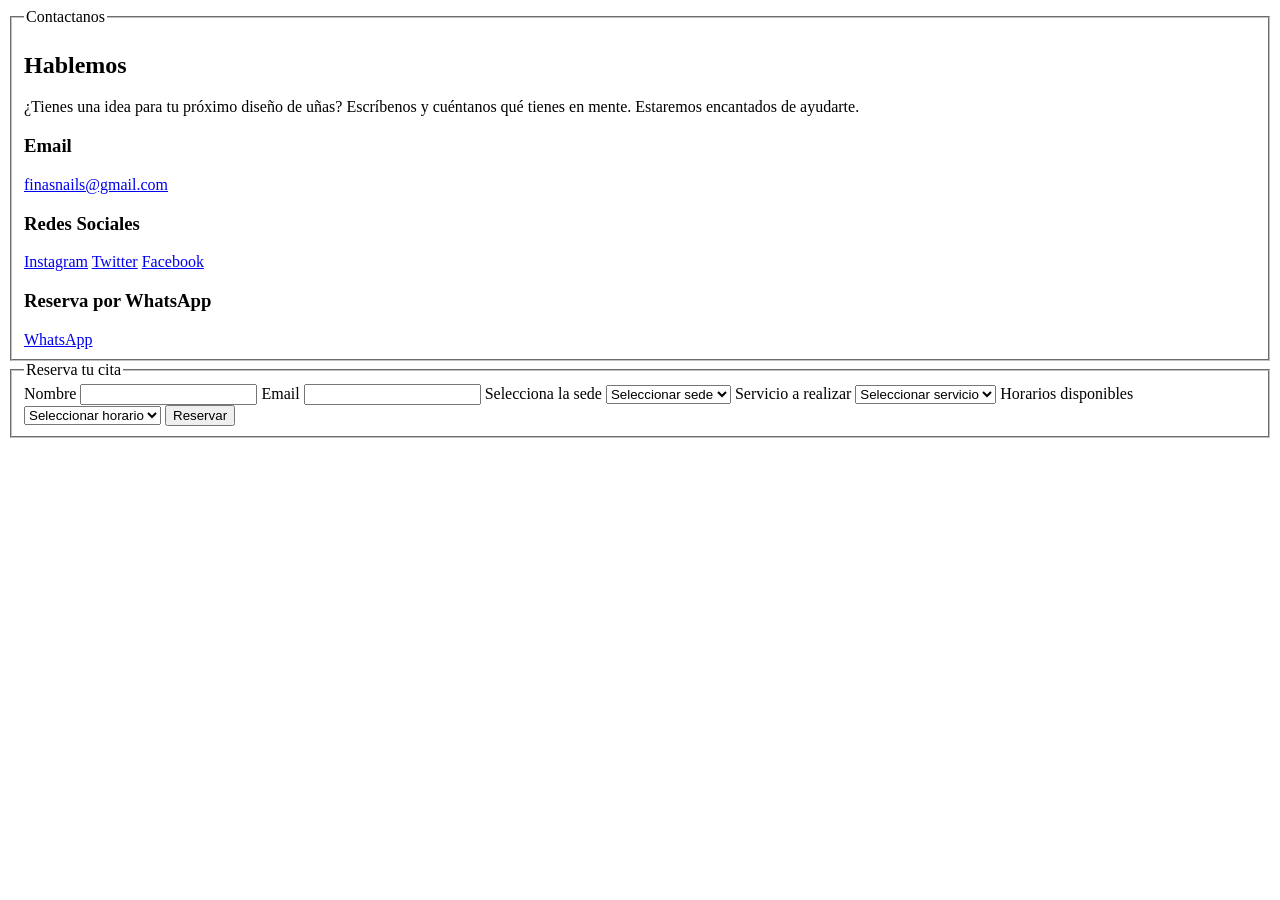
==== contacto.html @ d2f4e43c "Add files via upload" ====
<!doctype html>
<html lang="es">
  <head>
    <meta charset="UTF-8" />
    <meta name="viewport" content="width=device-width, initial-scale=1.0" />
    <title>Reservas</title>
  </head>

  <body>
    <header></header>

    <main>
      <section class="contact-info">
        <fieldset>
          <legend>Contactanos</legend>
          <h2>Hablemos</h2>
          <p>
            ¿Tienes una idea para tu próximo diseño de uñas? Escríbenos y
            cuéntanos qué tienes en mente. Estaremos encantados de ayudarte.
          </p>
          <h3>Email</h3>
          <a href="mailto:finasnails@gmail.com" class="email">
            finasnails@gmail.com
          </a>
          <h3>Redes Sociales</h3>
          <div class="social-links">
            <a href="#">Instagram</a>
            <a href="#">Twitter</a>
            <a href="#">Facebook</a>
          </div>
          <h3>Reserva por WhatsApp</h3>
          <a href="#" class="whatsapp-btn">WhatsApp</a>
        </fieldset>
      </section>

      <section class="booking-form">
        <fieldset>
          <legend>Reserva tu cita</legend>
          <form action="procesar.php" method="get">
            <label for="nombre">Nombre</label>
            <input type="text" id="nombre" name="nombre" />

            <label for="email">Email</label>
            <input type="email" id="email" name="email" />

            <label for="sede">Selecciona la sede</label>
            <select id="sede" name="sede">
              <option value="">Seleccionar sede</option>
              <option value="lima">Lima</option>
              <option value="miraflores">Miraflores</option>
            </select>

            <label for="servicio">Servicio a realizar</label>
            <select id="servicio" name="servicio">
              <option value="">Seleccionar servicio</option>
              <option value="soft pink gel nails">Soft Pink Gel Nails</option>
              <option value="aries nails">Aries Nails</option>
            </select>

            <label for="hora">Horarios disponibles</label>
            <select id="hora" name="hora">
              <option value="">Seleccionar horario</option>
              <option value="10:00">10:00 AM</option>
              <option value="12:00">12:00 PM</option>
              <option value="15:00">3:00 PM</option>
              <option value="17:00">5:00 PM</option>
            </select>
            <button type="submit">Reservar</button>
          </form>
        </fieldset>
      </section>
    </main>
    <link rel="stylesheet" href="/style.css" />
  </body>
</html>
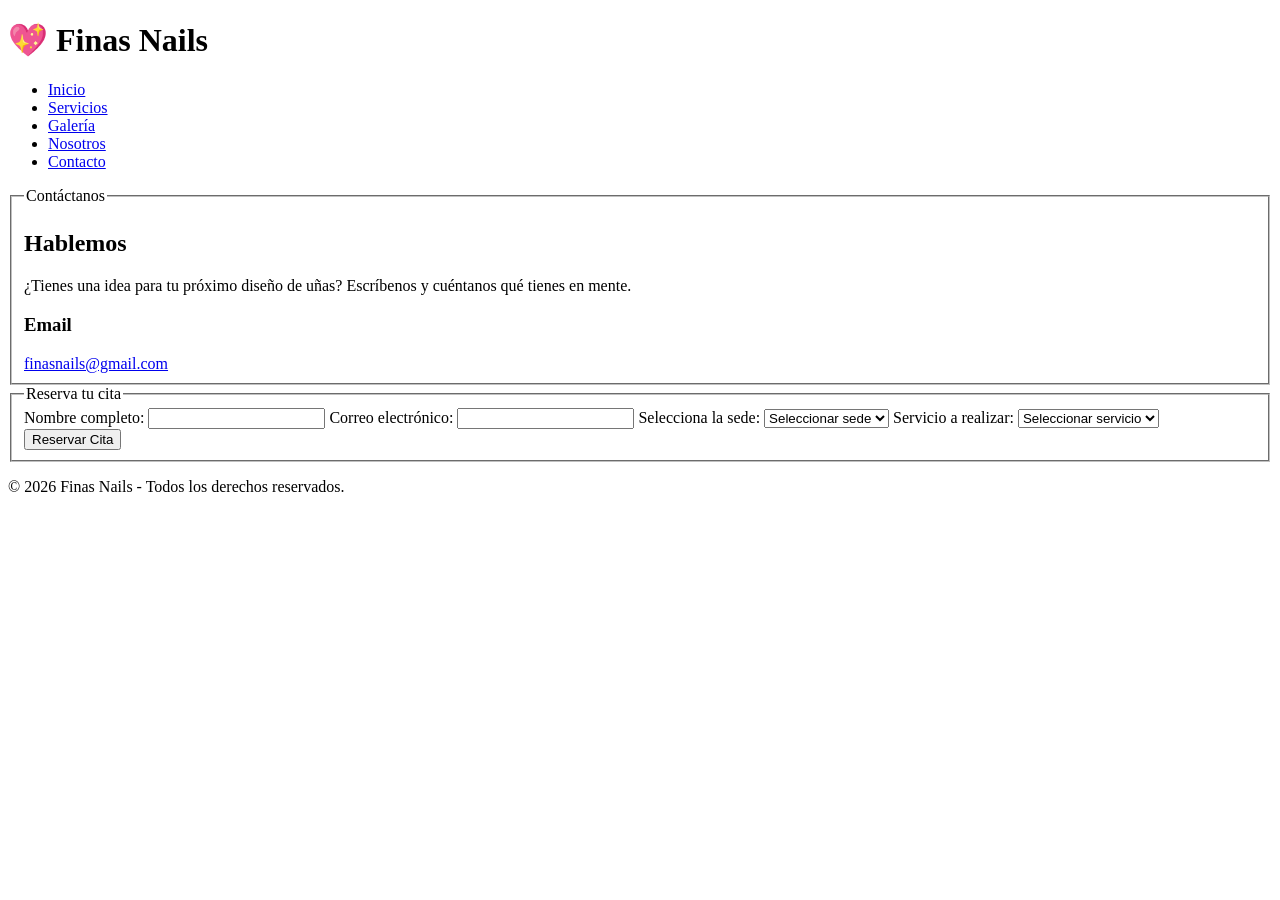
==== commit bf682d63: "Revise contacto.html structure and content Updated contact page layout and content, including form f" ====
--- a/contacto.html
+++ b/contacto.html
@@ -1,75 +1,69 @@
-<!doctype html>
+<!DOCTYPE html>
 <html lang="es">
-  <head>
-    <meta charset="UTF-8" />
-    <meta name="viewport" content="width=device-width, initial-scale=1.0" />
-    <title>Reservas</title>
-  </head>
+<head>
+    <meta charset="UTF-8">
+    <meta name="viewport" content="width=device-width, initial-scale=1.0">
+    <title>Finas Nails - Contacto y Reservas</title>
+</head>
+<body>
 
-  <body>
-    <header></header>
+    <header>
+        <h1>💖 Finas Nails</h1>
+        <nav>
+            <ul>
+                <li><a href="index.html">Inicio</a></li>
+                <li><a href="servicios.html">Servicios</a></li>
+                <li><a href="galeria.html">Galería</a></li>
+                <li><a href="nosotros.html">Nosotros</a></li>
+                <li><a href="contacto.html">Contacto</a></li>
+            </ul>
+        </nav>
+    </header>
 
     <main>
-      <section class="contact-info">
-        <fieldset>
-          <legend>Contactanos</legend>
-          <h2>Hablemos</h2>
-          <p>
-            ¿Tienes una idea para tu próximo diseño de uñas? Escríbenos y
-            cuéntanos qué tienes en mente. Estaremos encantados de ayudarte.
-          </p>
-          <h3>Email</h3>
-          <a href="mailto:finasnails@gmail.com" class="email">
-            finasnails@gmail.com
-          </a>
-          <h3>Redes Sociales</h3>
-          <div class="social-links">
-            <a href="#">Instagram</a>
-            <a href="#">Twitter</a>
-            <a href="#">Facebook</a>
-          </div>
-          <h3>Reserva por WhatsApp</h3>
-          <a href="#" class="whatsapp-btn">WhatsApp</a>
-        </fieldset>
-      </section>
+        <section class="contact-info">
+            <fieldset>
+                <legend>Contáctanos</legend>
+                <h2>Hablemos</h2>
+                <p>¿Tienes una idea para tu próximo diseño de uñas? Escríbenos y cuéntanos qué tienes en mente.</p>
+                <h3>Email</h3>
+                <a href="mailto:finasnails@gmail.com">finasnails@gmail.com</a>
+            </fieldset>
+        </section>
 
-      <section class="booking-form">
-        <fieldset>
-          <legend>Reserva tu cita</legend>
-          <form action="procesar.php" method="get">
-            <label for="nombre">Nombre</label>
-            <input type="text" id="nombre" name="nombre" />
+        <section class="booking-form">
+            <fieldset>
+                <legend>Reserva tu cita</legend>
+                <form action="#" method="post">
+                    <label for="nombre">Nombre completo:</label>
+                    <input type="text" id="nombre" name="nombre" required />
 
-            <label for="email">Email</label>
-            <input type="email" id="email" name="email" />
+                    <label for="email">Correo electrónico:</label>
+                    <input type="email" id="email" name="email" required />
 
-            <label for="sede">Selecciona la sede</label>
-            <select id="sede" name="sede">
-              <option value="">Seleccionar sede</option>
-              <option value="lima">Lima</option>
-              <option value="miraflores">Miraflores</option>
-            </select>
+                    <label for="sede">Selecciona la sede:</label>
+                    <select id="sede" name="sede" required>
+                        <option value="">Seleccionar sede</option>
+                        <option value="lima">Lima</option>
+                        <option value="miraflores">Miraflores</option>
+                    </select>
 
-            <label for="servicio">Servicio a realizar</label>
-            <select id="servicio" name="servicio">
-              <option value="">Seleccionar servicio</option>
-              <option value="soft pink gel nails">Soft Pink Gel Nails</option>
-              <option value="aries nails">Aries Nails</option>
-            </select>
+                    <label for="servicio">Servicio a realizar:</label>
+                    <select id="servicio" name="servicio" required>
+                        <option value="">Seleccionar servicio</option>
+                        <option value="gelish">Manicure Gelish</option>
+                        <option value="acrilicas">Uñas Acrílicas</option>
+                    </select>
 
-            <label for="hora">Horarios disponibles</label>
-            <select id="hora" name="hora">
-              <option value="">Seleccionar horario</option>
-              <option value="10:00">10:00 AM</option>
-              <option value="12:00">12:00 PM</option>
-              <option value="15:00">3:00 PM</option>
-              <option value="17:00">5:00 PM</option>
-            </select>
-            <button type="submit">Reservar</button>
-          </form>
-        </fieldset>
-      </section>
+                    <button type="submit">Reservar Cita</button>
+                </form>
+            </fieldset>
+        </section>
     </main>
-    <link rel="stylesheet" href="/style.css" />
-  </body>
+
+    <footer>
+        <p>&copy; 2026 Finas Nails - Todos los derechos reservados.</p>
+    </footer>
+
+</body>
 </html>
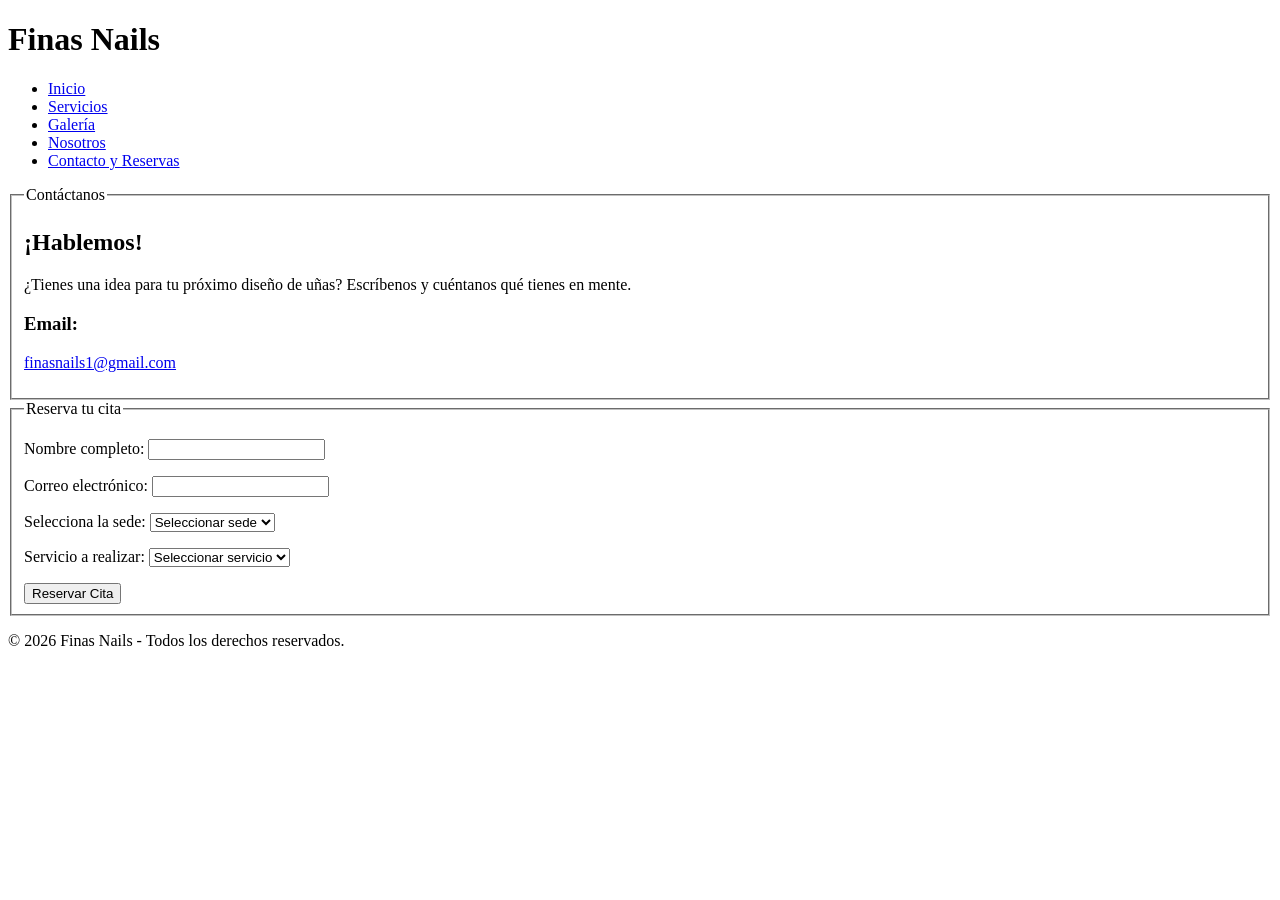
==== commit 69210ab0: "contacto.html" ====
--- a/contacto.html
+++ b/contacto.html
@@ -8,14 +8,14 @@
 <body>
 
     <header>
-        <h1>💖 Finas Nails</h1>
+        <h1>Finas Nails</h1>
         <nav>
             <ul>
                 <li><a href="index.html">Inicio</a></li>
                 <li><a href="servicios.html">Servicios</a></li>
                 <li><a href="galeria.html">Galería</a></li>
                 <li><a href="nosotros.html">Nosotros</a></li>
-                <li><a href="contacto.html">Contacto</a></li>
+                <li><a href="contacto.html">Contacto y Reservas</a></li>
             </ul>
         </nav>
     </header>
@@ -24,40 +24,49 @@
         <section class="contact-info">
             <fieldset>
                 <legend>Contáctanos</legend>
-                <h2>Hablemos</h2>
+                <h2>¡Hablemos!</h2>
                 <p>¿Tienes una idea para tu próximo diseño de uñas? Escríbenos y cuéntanos qué tienes en mente.</p>
-                <h3>Email</h3>
-                <a href="mailto:finasnails@gmail.com">finasnails@gmail.com</a>
+                <h3>Email:</h3>
+                <p><a href="mailto:finasnails1@gmail.com">finasnails1@gmail.com</a></p>
             </fieldset>
         </section>
 
         <section class="booking-form">
-            <fieldset>
-                <legend>Reserva tu cita</legend>
-                <form action="#" method="post">
-                    <label for="nombre">Nombre completo:</label>
-                    <input type="text" id="nombre" name="nombre" required />
+            <form action="#" method="post">
+                <fieldset>
+                    <legend>Reserva tu cita</legend>
+                    
+                    <p>
+                        <label for="nombre">Nombre completo:</label>
+                        <input type="text" id="nombre" name="nombre" required>
+                    </p>
+                    
+                    <p>
+                        <label for="email">Correo electrónico:</label>
+                        <input type="email" id="email" name="email" required>
+                    </p>
 
-                    <label for="email">Correo electrónico:</label>
-                    <input type="email" id="email" name="email" required />
+                    <p>
+                        <label for="sede">Selecciona la sede:</label>
+                        <select id="sede" name="sede" required>
+                            <option value="">Seleccionar sede</option>
+                            <option value="Lima">Lima</option>
+                            <option value="Miraflores">Miraflores</option>
+                        </select>
+                    </p>
 
-                    <label for="sede">Selecciona la sede:</label>
-                    <select id="sede" name="sede" required>
-                        <option value="">Seleccionar sede</option>
-                        <option value="lima">Lima</option>
-                        <option value="miraflores">Miraflores</option>
-                    </select>
-
-                    <label for="servicio">Servicio a realizar:</label>
-                    <select id="servicio" name="servicio" required>
-                        <option value="">Seleccionar servicio</option>
-                        <option value="gelish">Manicure Gelish</option>
-                        <option value="acrilicas">Uñas Acrílicas</option>
-                    </select>
+                    <p>
+                        <label for="servicio">Servicio a realizar:</label>
+                        <select id="servicio" name="servicio" required>
+                            <option value="">Seleccionar servicio</option>
+                            <option value="gelish">Manicure Gelish</option>
+                            <option value="acrilicas">Uñas Acrílicas</option>
+                        </select>
+                    </p>
 
                     <button type="submit">Reservar Cita</button>
-                </form>
-            </fieldset>
+                </fieldset>
+            </form>
         </section>
     </main>
 
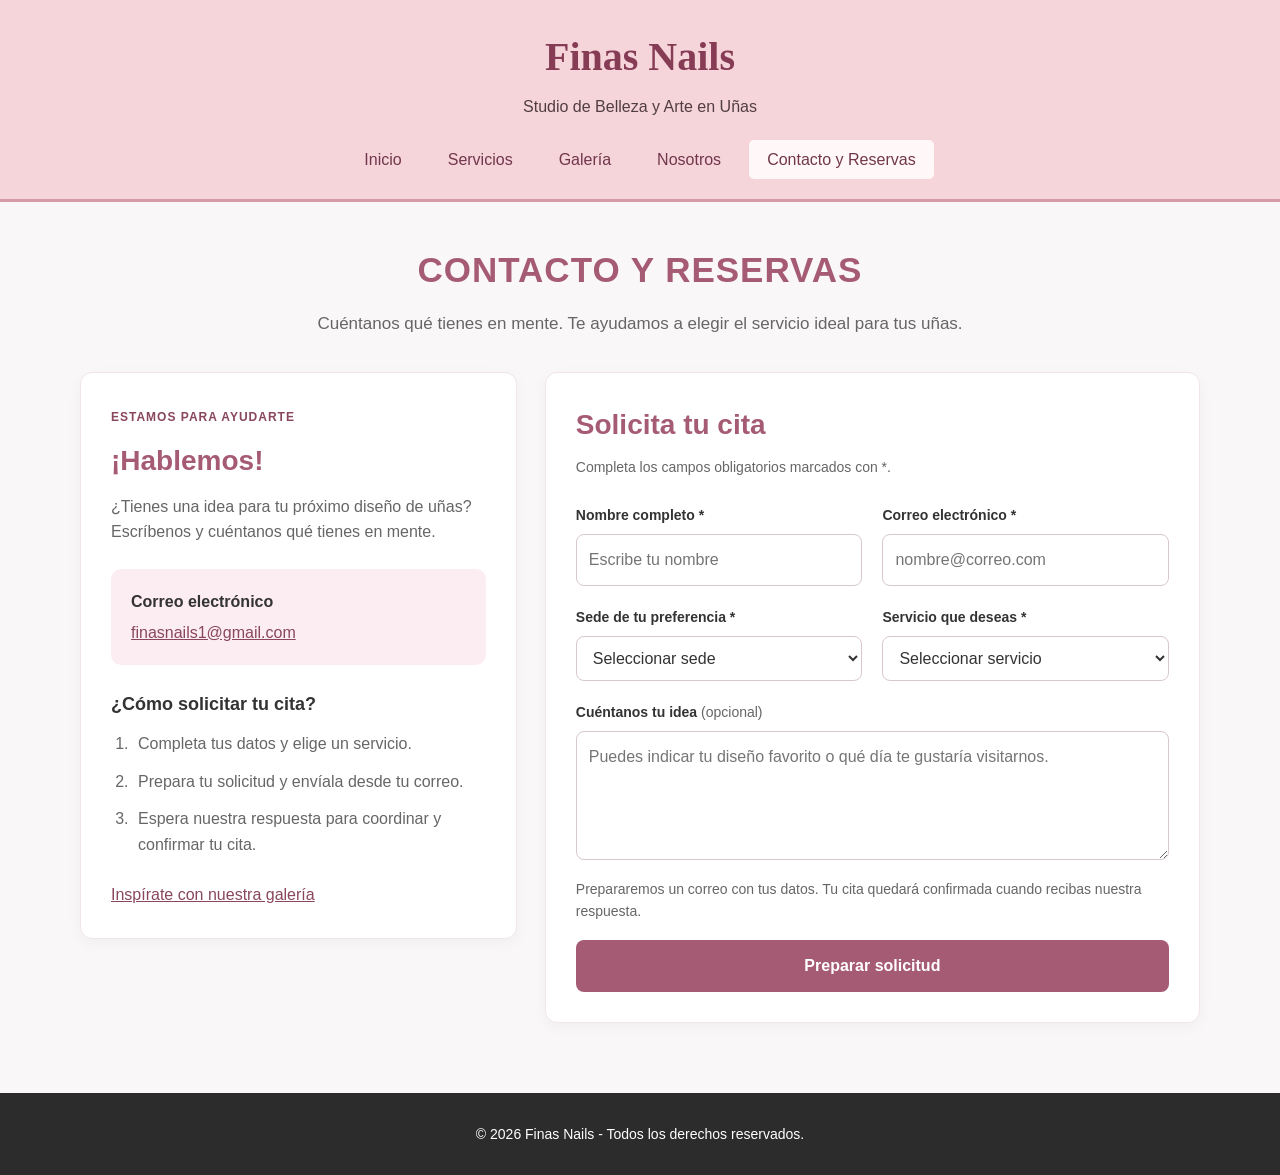
==== commit b1302e3a: "Actualiza servicios, reservas, nosotros y encabezado compartido" ====
--- a/contacto.html
+++ b/contacto.html
@@ -1,78 +1,112 @@
-<!DOCTYPE html>
-<html lang="es">
-<head>
-    <meta charset="UTF-8">
-    <meta name="viewport" content="width=device-width, initial-scale=1.0">
-    <title>Finas Nails - Contacto y Reservas</title>
-</head>
-<body>
-
-    <header>
-        <h1>Finas Nails</h1>
-        <nav>
-            <ul>
-                <li><a href="index.html">Inicio</a></li>
-                <li><a href="servicios.html">Servicios</a></li>
-                <li><a href="galeria.html">Galería</a></li>
-                <li><a href="nosotros.html">Nosotros</a></li>
-                <li><a href="contacto.html">Contacto y Reservas</a></li>
-            </ul>
-        </nav>
-    </header>
-
-    <main>
-        <section class="contact-info">
-            <fieldset>
-                <legend>Contáctanos</legend>
-                <h2>¡Hablemos!</h2>
-                <p>¿Tienes una idea para tu próximo diseño de uñas? Escríbenos y cuéntanos qué tienes en mente.</p>
-                <h3>Email:</h3>
-                <p><a href="mailto:finasnails1@gmail.com">finasnails1@gmail.com</a></p>
-            </fieldset>
-        </section>
-
-        <section class="booking-form">
-            <form action="#" method="post">
-                <fieldset>
-                    <legend>Reserva tu cita</legend>
-                    
-                    <p>
-                        <label for="nombre">Nombre completo:</label>
-                        <input type="text" id="nombre" name="nombre" required>
-                    </p>
-                    
-                    <p>
-                        <label for="email">Correo electrónico:</label>
-                        <input type="email" id="email" name="email" required>
-                    </p>
-
-                    <p>
-                        <label for="sede">Selecciona la sede:</label>
-                        <select id="sede" name="sede" required>
-                            <option value="">Seleccionar sede</option>
-                            <option value="Lima">Lima</option>
-                            <option value="Miraflores">Miraflores</option>
-                        </select>
-                    </p>
-
-                    <p>
-                        <label for="servicio">Servicio a realizar:</label>
-                        <select id="servicio" name="servicio" required>
-                            <option value="">Seleccionar servicio</option>
-                            <option value="gelish">Manicure Gelish</option>
-                            <option value="acrilicas">Uñas Acrílicas</option>
-                        </select>
-                    </p>
-
-                    <button type="submit">Reservar Cita</button>
-                </fieldset>
-            </form>
-        </section>
-    </main>
-
-    <footer>
-        <p>&copy; 2026 Finas Nails - Todos los derechos reservados.</p>
-    </footer>
-
-</body>
-</html>
+<!DOCTYPE html>
+<html lang="es">
+    <head>
+        <meta charset="UTF-8">
+        <meta name="viewport" content="width=device-width, initial-scale=1.0">
+        <title>Finas Nails - Contacto y Reservas</title>
+        <link rel="stylesheet" href="contacto.css">
+        <link rel="stylesheet" href="cabecera.css?v=2">
+        <script src="contacto.js" defer></script>
+    </head>
+    <body>
+
+        <header>
+            <h1>Finas Nails</h1>
+            <p>Studio de Belleza y Arte en Uñas</p>
+            <nav>
+                <ul>
+                    <li><a href="index.html">Inicio</a></li>
+                    <li><a href="servicios.html">Servicios</a></li>
+                    <li><a href="galeria.html">Galería</a></li>
+                    <li><a href="nosotros.html">Nosotros</a></li>
+                    <li><a href="contacto.html" class="activo" aria-current="page">Contacto y Reservas</a></li>
+                </ul>
+            </nav>
+        </header>
+
+        <main>
+            <section class="presentacion">
+                <h2>Contacto y Reservas</h2>
+                <p>Cuéntanos qué tienes en mente. Te ayudamos a elegir el servicio ideal para tus uñas.</p>
+            </section>
+
+            <div class="contenido-contacto">
+                <section class="contact-info">
+                    <span class="etiqueta">ESTAMOS PARA AYUDARTE</span>
+                    <h3>¡Hablemos!</h3>
+                    <p>¿Tienes una idea para tu próximo diseño de uñas? Escríbenos y cuéntanos qué tienes en mente.</p>
+                    <div class="correo-contacto">
+                        <h4>Correo electrónico</h4>
+                        <a href="mailto:finasnails1@gmail.com">finasnails1@gmail.com</a>
+                    </div>
+                    <div class="pasos">
+                        <h4>¿Cómo solicitar tu cita?</h4>
+                        <ol>
+                            <li>Completa tus datos y elige un servicio.</li>
+                            <li>Prepara tu solicitud y envíala desde tu correo.</li>
+                            <li>Espera nuestra respuesta para coordinar y confirmar tu cita.</li>
+                        </ol>
+                    </div>
+                    <a href="galeria.html" class="enlace-galeria">Inspírate con nuestra galería</a>
+                </section>
+
+                <section class="booking-form">
+                    <form id="formulario-reserva">
+                        <fieldset>
+                            <legend>Solicita tu cita</legend>
+                            <p class="introduccion-formulario">Completa los campos obligatorios marcados con *.</p>
+
+                            <div class="campos">
+                                <div class="campo">
+                                    <label for="nombre">Nombre completo *</label>
+                                    <input type="text" id="nombre" name="nombre" autocomplete="name" maxlength="100" placeholder="Escribe tu nombre" required>
+                                </div>
+                                <div class="campo">
+                                    <label for="email">Correo electrónico *</label>
+                                    <input type="email" id="email" name="email" autocomplete="email" maxlength="150" placeholder="nombre@correo.com" required>
+                                </div>
+                                <div class="campo">
+                                    <label for="sede">Sede de tu preferencia *</label>
+                                    <select id="sede" name="sede" required>
+                                        <option value="">Seleccionar sede</option>
+                                        <option value="Lima">Lima</option>
+                                        <option value="Miraflores">Miraflores</option>
+                                    </select>
+                                </div>
+                                <div class="campo">
+                                    <label for="servicio">Servicio que deseas *</label>
+                                    <select id="servicio" name="servicio" required>
+                                        <option value="">Seleccionar servicio</option>
+                                        <option value="gelish">Manicure Gelish</option>
+                                        <option value="manicure">Manicure Rusa / Tradicional</option>
+                                        <option value="acrilicas">Uñas Acrílicas</option>
+                                        <option value="pedicure">Pedicure Completo / SPA</option>
+                                        <option value="gel">Uñas en Gel / Soft Gel</option>
+                                        <option value="nail-art">Nail Art Personalizado</option>
+                                        <option value="retiro">Retiro de Uñas</option>
+                                    </select>
+                                </div>
+                            </div>
+                            <div class="campo mensaje">
+                                <label for="mensaje">Cuéntanos tu idea <span>(opcional)</span></label>
+                                <textarea id="mensaje" name="mensaje" rows="4" maxlength="1000" placeholder="Puedes indicar tu diseño favorito o qué día te gustaría visitarnos."></textarea>
+                            </div>
+                            <p class="nota">Prepararemos un correo con tus datos. Tu cita quedará confirmada cuando recibas nuestra respuesta.</p>
+                            <button type="submit">Preparar solicitud</button>
+                            <div id="resultado" class="resultado" role="status" hidden>
+                                <p>Tu solicitud está lista. Abre tu aplicación de correo, revisa los datos y envíala para que podamos coordinar tu cita.</p>
+                                <a id="enlace-correo" class="boton-correo">Abrir mi correo para enviar</a>
+                            </div>
+                            <noscript><p>Para solicitar tu cita, escríbenos a <a href="mailto:finasnails1@gmail.com">finasnails1@gmail.com</a> e indica tu nombre, sede y servicio.</p></noscript>
+                        </fieldset>
+                    </form>
+                </section>
+            </div>
+        </main>
+
+        <footer>
+            <p>&copy; 2026 Finas Nails - Todos los derechos reservados.</p>
+        </footer>
+
+    </body>
+</html>
--- a/contacto.css
+++ b/contacto.css
@@ -0,0 +1,303 @@
+/* Fondo y colores del mismo tema que Servicios y Galería. */
+* {
+    box-sizing: border-box;
+}
+
+body {
+    margin: 0;
+    font-family: 'Segoe UI', Tahoma, Geneva, Verdana, sans-serif;
+    background-color: #faf7f8;
+    color: #333333;
+    line-height: 1.6;
+}
+
+header {
+    padding: 20px;
+    border-bottom: 1px solid #f0e6e8;
+    background-color: #ffffff;
+    text-align: center;
+}
+
+header h1 {
+    margin: 0 0 15px;
+    color: #c48b9f;
+    font-size: 32px;
+    letter-spacing: 1px;
+}
+
+nav ul {
+    display: flex;
+    flex-wrap: wrap;
+    justify-content: center;
+    gap: 15px;
+    margin: 0;
+    padding: 0;
+    list-style: none;
+}
+
+nav a {
+    display: block;
+    padding: 8px 16px;
+    border-radius: 20px;
+    color: #666666;
+    font-size: 15px;
+    font-weight: 600;
+    text-decoration: none;
+}
+
+nav a:hover,
+nav a.activo {
+    background-color: #fcedf2;
+    color: #a65b75;
+}
+
+/* Presentación y dos columnas de contenido. */
+main {
+    max-width: 1160px;
+    margin: 0 auto;
+    padding: 40px 20px;
+}
+
+.presentacion {
+    max-width: 720px;
+    margin: 0 auto 35px;
+    text-align: center;
+}
+
+.presentacion h2 {
+    margin: 0 0 12px;
+    color: #a65b75;
+    font-size: 35px;
+    text-transform: uppercase;
+    letter-spacing: 1px;
+}
+
+.presentacion p {
+    margin: 0;
+    color: #666666;
+    font-size: 17px;
+}
+
+.contenido-contacto {
+    display: grid;
+    grid-template-columns: minmax(0, 2fr) minmax(0, 3fr);
+    align-items: start;
+    gap: 28px;
+}
+
+.contact-info,
+.booking-form {
+    padding: 30px;
+    border: 1px solid #f0e6e8;
+    border-radius: 12px;
+    background-color: #ffffff;
+    box-shadow: 0 4px 15px rgba(0, 0, 0, 0.04);
+}
+
+.etiqueta {
+    color: #89465e;
+    font-size: 12px;
+    font-weight: bold;
+    letter-spacing: 1px;
+}
+
+.contact-info h3 {
+    margin: 10px 0;
+    color: #a65b75;
+    font-size: 28px;
+}
+
+.contact-info p {
+    margin: 0 0 24px;
+    color: #666666;
+}
+
+.correo-contacto {
+    padding: 20px;
+    border-radius: 10px;
+    background-color: #fcedf2;
+}
+
+.correo-contacto h4 {
+    margin: 0 0 5px;
+}
+
+.contact-info a,
+noscript a {
+    color: #89465e;
+    overflow-wrap: anywhere;
+}
+
+.pasos h4 {
+    margin: 25px 0 12px;
+    font-size: 18px;
+}
+
+.pasos ol {
+    margin: 0 0 25px;
+    padding-left: 22px;
+    color: #666666;
+}
+
+.pasos li {
+    padding-left: 5px;
+    margin-bottom: 12px;
+}
+
+/* Campos grandes, etiquetas visibles y botón rosado. */
+fieldset {
+    min-width: 0;
+    margin: 0;
+    padding: 0;
+    border: 0;
+}
+
+legend {
+    padding: 0;
+    color: #a65b75;
+    font-size: 28px;
+    font-weight: bold;
+}
+
+.introduccion-formulario {
+    margin: 8px 0 25px;
+    color: #666666;
+    font-size: 14px;
+}
+
+.campos {
+    display: grid;
+    grid-template-columns: repeat(2, minmax(0, 1fr));
+    gap: 20px;
+}
+
+label {
+    display: block;
+    margin-bottom: 8px;
+    font-size: 14px;
+    font-weight: 600;
+}
+
+label span {
+    color: #666666;
+    font-weight: normal;
+}
+
+input,
+select,
+textarea {
+    width: 100%;
+    min-width: 0;
+    padding: 12px;
+    border: 1px solid #d8c7cd;
+    border-radius: 8px;
+    background-color: #ffffff;
+    color: #333333;
+    font: inherit;
+    font-size: 16px;
+}
+
+textarea {
+    display: block;
+    resize: vertical;
+}
+
+.mensaje {
+    margin-top: 20px;
+}
+
+.nota {
+    margin: 18px 0;
+    color: #666666;
+    font-size: 14px;
+}
+
+button,
+.boton-correo {
+    display: block;
+    width: 100%;
+    padding: 13px 18px;
+    border: 0;
+    border-radius: 8px;
+    background-color: #a65b75;
+    color: #ffffff;
+    font: inherit;
+    font-weight: 600;
+    text-align: center;
+    text-decoration: none;
+    cursor: pointer;
+}
+
+button:hover,
+.boton-correo:hover {
+    background-color: #89465e;
+}
+
+/* Este aviso aparece cuando el correo de solicitud está preparado. */
+.resultado {
+    margin-top: 20px;
+    padding: 20px;
+    border: 1px solid #e7c6d2;
+    border-radius: 10px;
+    background-color: #fcedf2;
+}
+
+.resultado p {
+    margin: 0 0 15px;
+}
+
+a:focus-visible,
+button:focus-visible,
+input:focus,
+select:focus,
+textarea:focus {
+    outline: 3px solid #89465e;
+    outline-offset: 3px;
+}
+
+footer {
+    margin-top: 30px;
+    padding: 30px 20px;
+    background-color: #2c2c2c;
+    color: #ffffff;
+    text-align: center;
+    font-size: 14px;
+}
+
+footer p {
+    margin: 0;
+}
+
+/* Una sola columna en pantallas pequeñas. */
+@media (max-width: 850px) {
+    .contenido-contacto {
+        grid-template-columns: minmax(0, 1fr);
+    }
+}
+
+@media (max-width: 600px) {
+    main {
+        padding: 30px 15px;
+    }
+
+    nav ul {
+        gap: 5px;
+    }
+
+    nav a {
+        padding: 8px 12px;
+    }
+
+    .presentacion h2 {
+        font-size: 28px;
+    }
+
+    .contact-info,
+    .booking-form {
+        padding: 24px 20px;
+    }
+
+    .campos {
+        grid-template-columns: minmax(0, 1fr);
+    }
+}
--- a/cabecera.css
+++ b/cabecera.css
@@ -0,0 +1,79 @@
+/* El mismo encabezado de Inicio para todas las páginas. */
+html {
+    overflow-y: scroll;
+}
+
+body {
+    margin: 0;
+}
+
+header {
+    box-sizing: border-box;
+    padding: 25px 15px 20px;
+    background-color: #f5d4da;
+    border-bottom: 3px solid #d69aa8;
+    box-shadow: none;
+    font-family: Arial, sans-serif;
+    line-height: 1.6;
+    text-align: center;
+}
+
+header * {
+    box-sizing: border-box;
+}
+
+header h1 {
+    margin: 0;
+    font-family: Georgia, serif;
+    font-size: 40px;
+    font-weight: bold;
+    letter-spacing: normal;
+    color: #863c55;
+}
+
+header p {
+    margin: 5px 0 20px;
+    font-size: 16px;
+    color: #513e43;
+}
+
+header nav ul {
+    display: flex;
+    flex-wrap: wrap;
+    justify-content: center;
+    gap: 10px;
+    margin: 0;
+    padding: 0;
+    list-style: none;
+}
+
+header nav a {
+    display: block;
+    padding: 7px 18px;
+    border-radius: 5px;
+    color: #71364b;
+    font-size: 16px;
+    font-weight: normal;
+    text-decoration: none;
+}
+
+header nav a:hover,
+header nav a.activo {
+    background-color: #fff7f8;
+    color: #71364b;
+}
+
+header nav a:focus-visible {
+    outline: 3px solid #71364b;
+    outline-offset: 3px;
+}
+
+@media (max-width: 600px) {
+    header h1 {
+        font-size: 34px;
+    }
+
+    header nav a {
+        padding: 7px 12px;
+    }
+}
